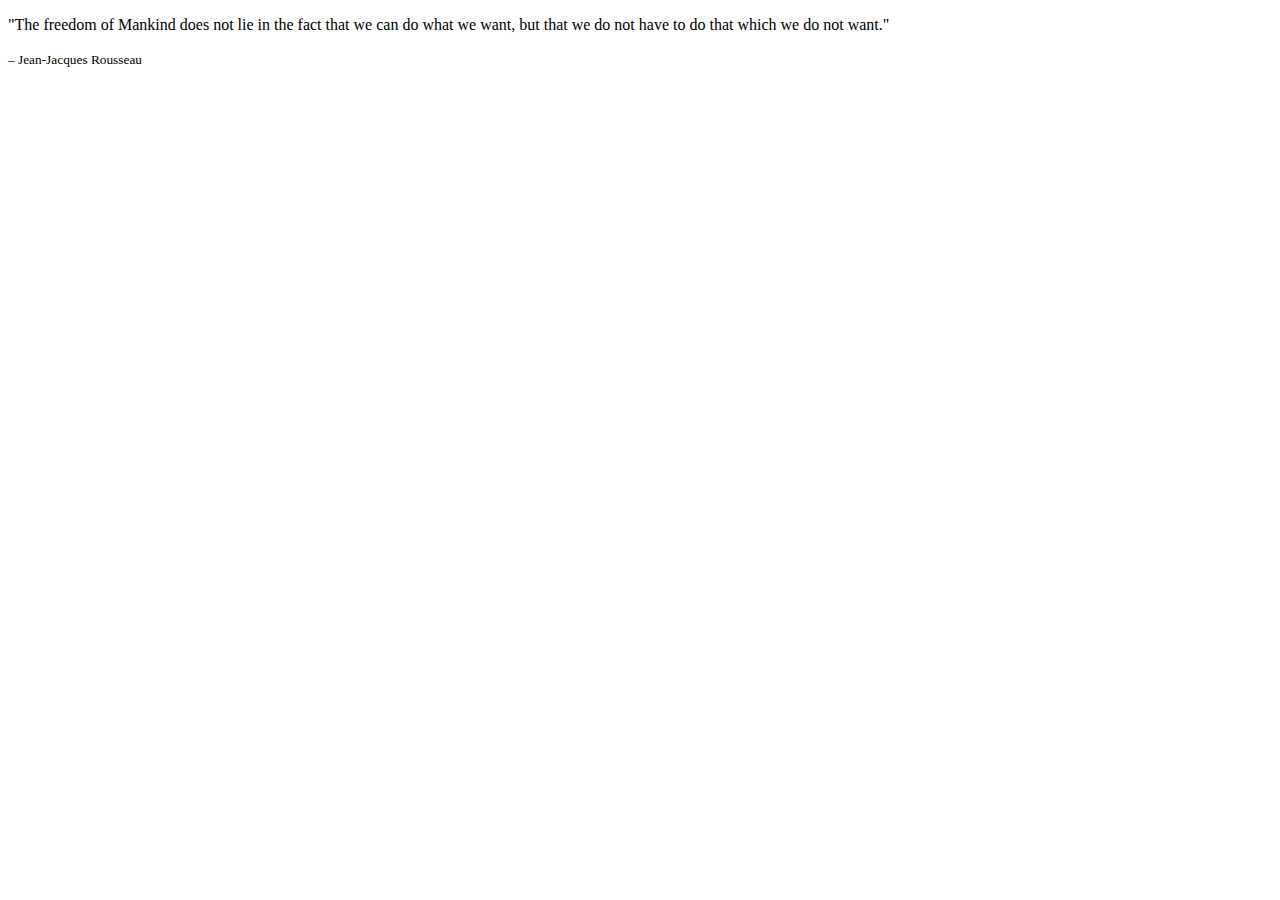
==== index.html @ aa706891 "add index.html" ====
<!DOCTYPE html>
<html>
<head>
  <meta charset="utf-8">
  <meta name="viewport" content="width=device-width, initial-scale=1">
  <link rel="stylesheet" type="text/css" href="style.css">
  <href="https://fonts.googleapis.com/css?family=Crimson+Text|Julius+Sans+One" rel="stylesheet">
  <title>Freedom</title>
</head>
<body>
  <div class="wrapper">
    <p class="quote">"The freedom of Mankind does not lie in the fact that we can do what we want, but that we do not have to do that which we do not want."</p>
    <p class="author"><small>– Jean-Jacques Rousseau</small></p>
  </div>
</body>
</html>
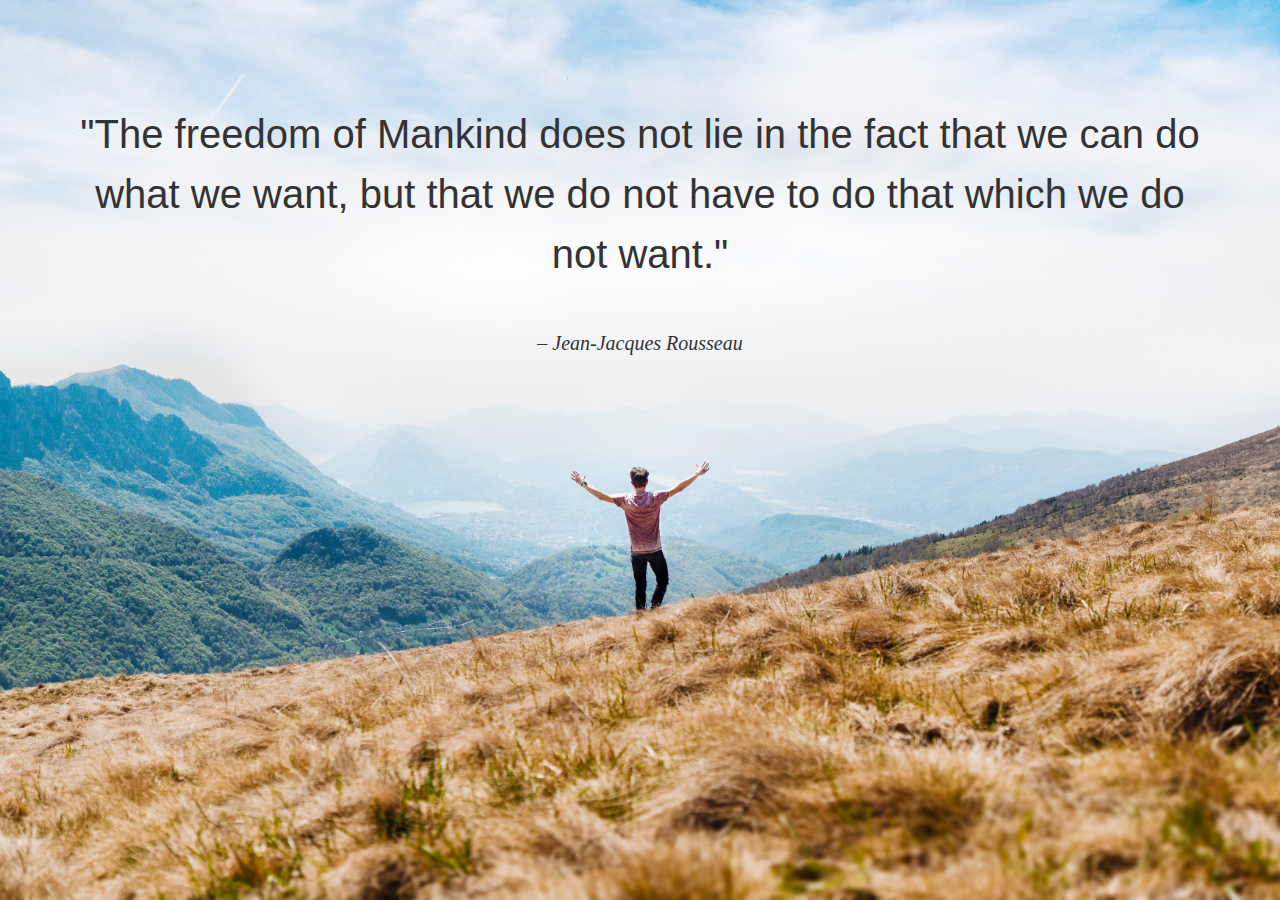
==== commit 78384dfc: "add style.css" ====
--- a/index.html
+++ b/index.html
@@ -1,6 +1,6 @@
 <!DOCTYPE html>
 <html>
-<head>
+<head lang="hu">
   <meta charset="utf-8">
   <meta name="viewport" content="width=device-width, initial-scale=1">
   <link rel="stylesheet" type="text/css" href="style.css">
--- a/style.css
+++ b/style.css
@@ -0,0 +1,33 @@
+html,
+body {
+  margin: 0;
+  padding: 0;
+  font-size: 100%;
+  line-height: 1.5;
+}
+
+body {
+  width: 100%;
+  height: 100vh;
+  background: url('assets/freedom.jpg') no-repeat center;
+  background-size: cover;
+  color: #333;
+}
+
+.wrapper {
+  padding-top: 4rem;
+  width: 90%;
+  margin: 0 auto;
+  text-align: center;
+}
+
+.quote {
+  font-family: 'Julius Sans One', sans-serif;
+  font-size: 2.5rem; 
+}
+
+.author {
+  font-family: 'Crimson Text', serif;
+  font-size: 1.5rem;
+  font-style: italic;
+}